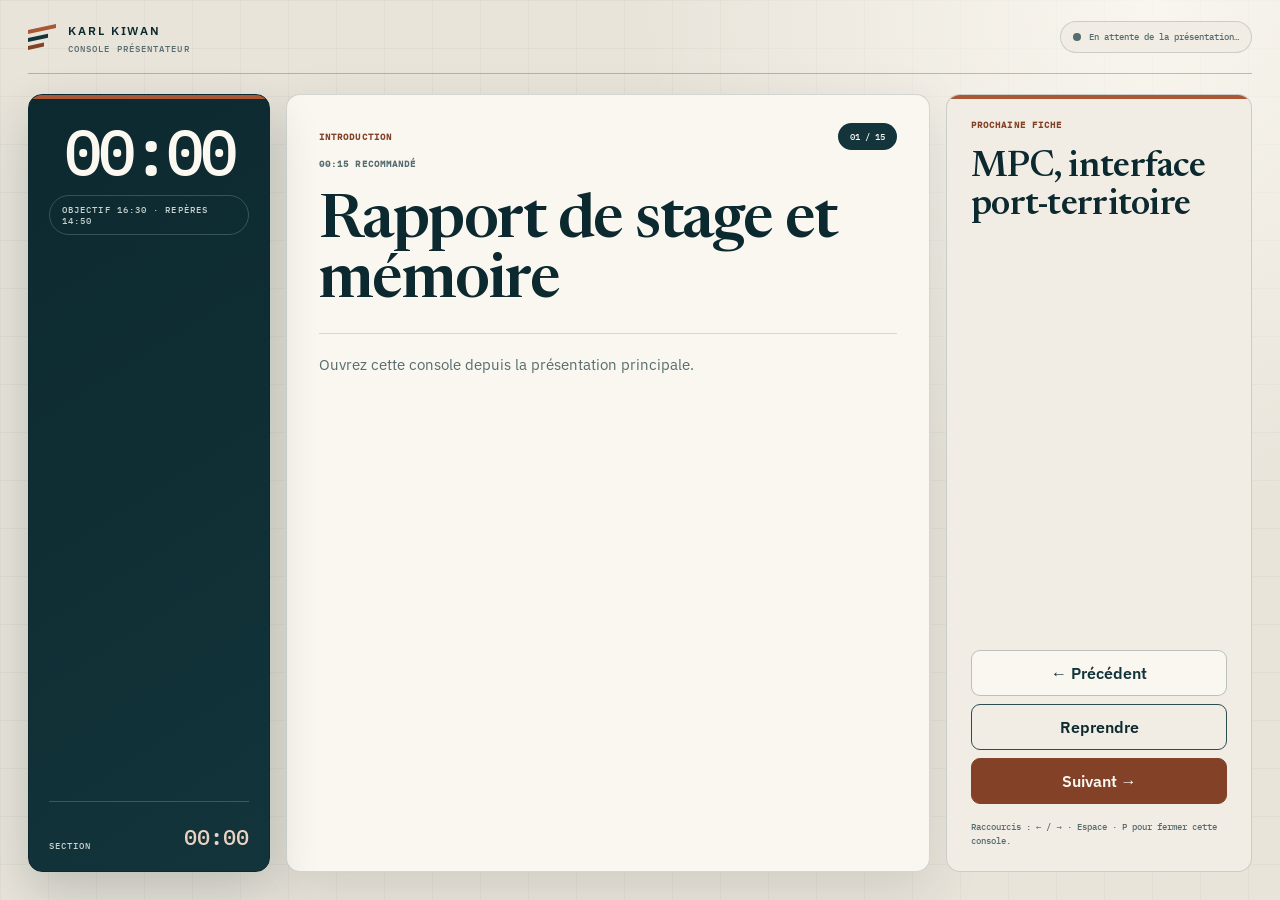
==== presenter.html @ 28b8b5f2 "Publish sanitized interactive presentation" ====
<!doctype html>
<html lang="fr">
<head>
  <meta charset="utf-8">
  <meta name="viewport" content="width=device-width,initial-scale=1">
  <meta name="theme-color" content="#e9e4da">
  <title>Console présentateur — Karl Kiwan</title>
  <link rel="stylesheet" href="presenter.css">
</head>
<body>
  <header>
    <div class="brand"><span><i></i><i></i><i></i></span><div><strong>KARL KIWAN</strong><small>CONSOLE PRÉSENTATEUR</small></div></div>
    <div class="connection" id="connection"><i></i> En attente de la présentation…</div>
  </header>

  <main>
    <section class="clock-panel">
      <div class="clock" id="mainClock">00:00</div>
      <div class="target" id="targetClock">OBJECTIF 16:30 · REPÈRES 14:50</div>
      <div class="section-clock"><span>SECTION</span><strong id="sectionClock">00:00</strong></div>
    </section>

    <section class="current-panel">
      <div class="current-meta"><span id="currentSection">INTRODUCTION</span><b id="currentCount">01 / 15</b><small id="currentDuration">00:15 recommandé</small></div>
      <h1 id="currentTitle">Rapport de stage et mémoire</h1>
      <div class="notes" id="currentNotes"><p>Ouvrez cette console depuis la présentation principale.</p></div>
      <div class="cue" id="currentCue"></div>
    </section>

    <aside class="next-panel">
      <small>PROCHAINE FICHE</small>
      <strong id="nextTitle">MPC, interface port-territoire</strong>
      <div class="controls">
        <button type="button" data-command="prev">← Précédent</button>
        <button type="button" class="timer-control" data-command="timer" id="timerControl">Reprendre</button>
        <button type="button" class="next-control" data-command="next">Suivant →</button>
      </div>
      <p>Raccourcis : ← / → · Espace · P pour fermer cette console.</p>
    </aside>
  </main>

  <script src="presenter.js"></script>
</body>
</html>
---- presenter.css ----
@font-face {
  font-family: Newsreader;
  src: url("assets/newsreader-variable.woff2") format("woff2");
  font-weight: 200 800;
  font-display: swap;
}

@font-face {
  font-family: "IBM Plex Sans";
  src: url("assets/ibm-plex-sans-400.woff2") format("woff2");
  font-weight: 400;
  font-display: swap;
}

@font-face {
  font-family: "IBM Plex Sans";
  src: url("assets/ibm-plex-sans-600.woff2") format("woff2");
  font-weight: 600;
  font-display: swap;
}

@font-face {
  font-family: "IBM Plex Mono";
  src: url("assets/ibm-plex-mono-500.woff2") format("woff2");
  font-weight: 500;
  font-display: swap;
}

:root {
  color-scheme: light;

  --font-display: Newsreader, Georgia, serif;
  --font-body: "IBM Plex Sans", sans-serif;
  --font-mono: "IBM Plex Mono", monospace;

  --color-canvas: #e9e4da;
  --color-canvas-glow: rgba(255, 253, 247, 0.72);
  --color-paper: #faf7f0;
  --color-paper-soft: #f2ede4;
  --color-paper-warm: #eee2d5;
  --color-ink: #12343a;
  --color-ink-strong: #0c292f;
  --color-ink-soft: #2b4d52;
  --color-copper: #a95734;
  --color-copper-strong: #834127;
  --color-copper-soft: #ead2c2;
  --color-text: #17363b;
  --color-text-muted: #566c70;
  --color-text-inverse: #fbf8f1;
  --color-text-inverse-muted: #c8d2d0;
  --color-border: rgba(18, 52, 58, 0.17);
  --color-border-strong: rgba(18, 52, 58, 0.28);
  --color-border-inverse: rgba(250, 247, 240, 0.19);
  --color-live: #527663;
  --color-live-soft: rgba(82, 118, 99, 0.13);
  --color-warning: #a76b25;
  --color-warning-on-dark: #e7bc76;
  --color-danger: #9a4337;
  --color-danger-on-dark: #ef8a78;
  --color-focus: rgba(169, 87, 52, 0.31);
  --color-grid: rgba(18, 52, 58, 0.035);
  --color-transparent: transparent;

  --surface-clock: linear-gradient(148deg, var(--color-ink-strong), var(--color-ink));
  --surface-canvas: radial-gradient(circle at 90% 0%, var(--color-canvas-glow), var(--color-transparent) 35%);
  --surface-cue: linear-gradient(90deg, var(--color-copper-soft), var(--color-paper-warm));

  --shadow-panel: 0 18px 54px rgba(27, 42, 42, 0.12);
  --shadow-clock: 0 20px 50px rgba(12, 41, 47, 0.2);
  --shadow-control: 0 8px 20px rgba(18, 52, 58, 0.12);

  --space-0: 0;
  --space-1: 4px;
  --space-2: 8px;
  --space-3: 12px;
  --space-4: 16px;
  --space-5: 20px;
  --space-6: 24px;
  --space-7: 28px;
  --space-8: 32px;
  --space-9: 40px;

  --radius-small: 6px;
  --radius-control: 9px;
  --radius-panel: 14px;
  --radius-pill: 999px;

  --border-thin: 1px;
  --focus-width: 3px;
  --control-min-height: 46px;
  --header-height: 74px;
  --clock-column: 242px;
  --next-column: 306px;
  --grid-size: 48px;

  --text-xs: 9px;
  --text-sm: 12px;
  --text-body: 15px;
  --text-body-compact: 14px;
  --text-clock: clamp(50px, 5.1vw, 64px);
  --text-title: clamp(42px, 4.8vw, 66px);
  --text-next: clamp(28px, 3vw, 36px);

  --tracking-label: 0.12em;
  --tracking-brand: 0.16em;
  --leading-tight: 0.98;
  --leading-body: 1.5;

  --duration-fast: 150ms;
  --duration-state: 220ms;
  --ease-standard: cubic-bezier(0.2, 0.7, 0.2, 1);
}

* {
  box-sizing: border-box;
}

html,
body {
  margin: var(--space-0);
  min-height: 100%;
}

html {
  background: var(--color-canvas);
}

body {
  height: 100vh;
  overflow: hidden;
  padding: var(--space-0) var(--space-7) var(--space-7);
  background-color: var(--color-canvas);
  background-image:
    var(--surface-canvas),
    linear-gradient(var(--color-grid) var(--border-thin), var(--color-transparent) var(--border-thin)),
    linear-gradient(90deg, var(--color-grid) var(--border-thin), var(--color-transparent) var(--border-thin));
  background-size: auto, var(--grid-size) var(--grid-size), var(--grid-size) var(--grid-size);
  color: var(--color-text);
  font-family: var(--font-body);
  -webkit-font-smoothing: antialiased;
  text-rendering: optimizeLegibility;
}

button {
  font: inherit;
}

button:focus-visible {
  outline: var(--focus-width) solid var(--color-copper);
  outline-offset: var(--space-1);
  box-shadow: 0 0 0 var(--space-1) var(--color-focus);
}

body > header {
  height: var(--header-height);
  display: flex;
  align-items: center;
  justify-content: space-between;
  gap: var(--space-5);
  border-bottom: var(--border-thin) solid var(--color-border-strong);
}

.brand {
  display: flex;
  align-items: center;
  gap: var(--space-3);
  color: var(--color-ink-strong);
}

.brand > span {
  width: var(--space-7);
  display: grid;
  gap: var(--space-1);
  transform: skewY(-12deg);
}

.brand i {
  height: var(--space-1);
  background: var(--color-copper);
}

.brand i:nth-child(2) {
  width: var(--space-5);
  background: var(--color-ink);
}

.brand i:nth-child(3) {
  width: var(--space-4);
  background: var(--color-copper-strong);
}

.brand strong {
  font-size: var(--text-sm);
  letter-spacing: var(--tracking-brand);
}

.brand small {
  display: block;
  margin-top: var(--space-1);
  color: var(--color-text-muted);
  font: 500 var(--text-xs) var(--font-mono);
  letter-spacing: var(--tracking-label);
}

.connection {
  min-height: var(--space-8);
  display: inline-flex;
  align-items: center;
  padding: var(--space-2) var(--space-3);
  border: var(--border-thin) solid var(--color-border);
  border-radius: var(--radius-pill);
  background: var(--color-paper-soft);
  color: var(--color-text-muted);
  font: 500 var(--text-xs) var(--font-mono);
  white-space: nowrap;
}

.connection i {
  width: var(--space-2);
  height: var(--space-2);
  margin-right: var(--space-2);
  border-radius: var(--radius-pill);
  background: var(--color-text-muted);
}

.connection.is-live {
  border-color: var(--color-live);
  background: var(--color-live-soft);
  color: var(--color-ink);
}

.connection.is-live i {
  background: var(--color-live);
  box-shadow: 0 0 0 var(--space-1) var(--color-live-soft);
}

main {
  height: calc(100vh - var(--header-height) - var(--space-7));
  min-height: var(--space-0);
  display: grid;
  grid-template-columns: minmax(210px, var(--clock-column)) minmax(0, 1fr) minmax(270px, var(--next-column));
  gap: var(--space-4);
  padding-top: var(--space-5);
}

main > section,
main > aside {
  min-width: var(--space-0);
  min-height: var(--space-0);
  border: var(--border-thin) solid var(--color-border);
  border-radius: var(--radius-panel);
  overflow: hidden;
}

.clock-panel {
  position: relative;
  display: flex;
  flex-direction: column;
  align-items: center;
  padding: var(--space-6) var(--space-5) var(--space-5);
  border-color: var(--color-ink-strong);
  background: var(--surface-clock);
  color: var(--color-text-inverse);
  box-shadow: var(--shadow-clock);
}

.clock-panel::before {
  content: "";
  position: absolute;
  inset: var(--space-0) var(--space-0) auto;
  height: var(--space-1);
  background: var(--color-copper);
}

.clock {
  color: var(--color-text-inverse);
  font: 500 var(--text-clock) var(--font-mono);
  font-variant-numeric: tabular-nums;
  letter-spacing: -0.065em;
  line-height: 1;
}

.target {
  margin-top: var(--space-3);
  padding: var(--space-2) var(--space-3);
  border: var(--border-thin) solid var(--color-border-inverse);
  border-radius: var(--radius-pill);
  color: var(--color-text-inverse-muted);
  font: 500 var(--text-xs) var(--font-mono);
  letter-spacing: var(--tracking-label);
}

.section-clock {
  width: 100%;
  margin-top: auto;
  padding-top: var(--space-5);
  border-top: var(--border-thin) solid var(--color-border-inverse);
  display: flex;
  align-items: flex-end;
  justify-content: space-between;
  gap: var(--space-3);
}

.section-clock span {
  color: var(--color-text-inverse-muted);
  font: 500 var(--text-xs) var(--font-mono);
  letter-spacing: var(--tracking-label);
}

.section-clock strong {
  color: var(--color-copper-soft);
  font: 500 22px var(--font-mono);
  font-variant-numeric: tabular-nums;
}

.clock-panel.is-warning {
  box-shadow: inset 0 var(--space-1) var(--color-warning), var(--shadow-clock);
}

.clock-panel.is-warning::before {
  background: var(--color-warning);
}

.clock-panel.is-warning .clock {
  color: var(--color-warning-on-dark);
}

.clock-panel.is-over {
  box-shadow: inset 0 var(--space-1) var(--color-danger), var(--shadow-clock);
}

.clock-panel.is-over::before {
  background: var(--color-danger);
}

.clock-panel.is-over .clock {
  color: var(--color-danger-on-dark);
}

.current-panel {
  display: flex;
  flex-direction: column;
  padding: var(--space-7) var(--space-8) var(--space-6);
  background: var(--color-paper);
  color: var(--color-text);
  box-shadow: var(--shadow-panel);
}

.current-meta {
  display: grid;
  grid-template-columns: minmax(0, 1fr) auto;
  gap: var(--space-2) var(--space-3);
  align-items: center;
}

.current-meta span,
.current-meta small {
  color: var(--color-text-muted);
  font: 600 var(--text-xs) var(--font-mono);
  letter-spacing: var(--tracking-label);
  text-transform: uppercase;
}

.current-meta span {
  color: var(--color-copper-strong);
}

.current-meta b {
  padding: var(--space-2) var(--space-3);
  border-radius: var(--radius-pill);
  background: var(--color-ink);
  color: var(--color-text-inverse);
  font: 500 var(--text-xs) var(--font-mono);
  font-variant-numeric: tabular-nums;
}

.current-meta small {
  grid-column: 1 / -1;
}

.current-panel h1 {
  margin: var(--space-6) var(--space-0) var(--space-5);
  color: var(--color-ink-strong);
  font: 570 var(--text-title) / var(--leading-tight) var(--font-display);
  letter-spacing: -0.025em;
}

.notes {
  min-height: var(--space-0);
  flex: 1;
  overflow: auto;
  padding: var(--space-5) var(--space-3) var(--space-2) var(--space-0);
  border-top: var(--border-thin) solid var(--color-border);
  scrollbar-color: var(--color-copper) var(--color-paper-soft);
  scrollbar-width: thin;
}

.notes p,
.notes li {
  font-size: var(--text-body);
  line-height: var(--leading-body);
}

.notes p {
  margin: var(--space-0);
  color: var(--color-text-muted);
}

.notes ul {
  margin: var(--space-0);
  padding-left: var(--space-6);
}

.notes li {
  margin-bottom: var(--space-3);
  padding-left: var(--space-1);
}

.notes li::marker {
  color: var(--color-copper);
}

.cue {
  margin-top: var(--space-4);
  padding: var(--space-3) var(--space-4);
  border-left: var(--space-1) solid var(--color-copper);
  border-radius: var(--radius-small);
  background: var(--surface-cue);
  color: var(--color-ink-strong);
  font-size: var(--text-sm);
  line-height: var(--leading-body);
}

.cue strong {
  color: var(--color-copper-strong);
}

.cue:empty {
  display: none;
}

.next-panel {
  position: relative;
  display: flex;
  flex-direction: column;
  padding: var(--space-6);
  background: var(--color-paper-soft);
  color: var(--color-text);
}

.next-panel::after {
  content: "";
  position: absolute;
  inset: var(--space-0) var(--space-0) auto;
  height: var(--space-1);
  background: var(--color-copper);
}

.next-panel > small {
  color: var(--color-copper-strong);
  font: 600 var(--text-xs) var(--font-mono);
  letter-spacing: var(--tracking-label);
}

.next-panel > strong {
  margin: var(--space-5) var(--space-0);
  color: var(--color-ink-strong);
  font: 570 var(--text-next) / 1.05 var(--font-display);
  letter-spacing: -0.02em;
}

.controls {
  display: grid;
  gap: var(--space-2);
  margin-top: auto;
}

.controls button {
  min-height: var(--control-min-height);
  border: var(--border-thin) solid var(--color-border-strong);
  border-radius: var(--radius-control);
  background: var(--color-paper);
  color: var(--color-ink);
  cursor: pointer;
  font-weight: 600;
  transition:
    transform var(--duration-fast) var(--ease-standard),
    border-color var(--duration-state) var(--ease-standard),
    background var(--duration-state) var(--ease-standard),
    box-shadow var(--duration-state) var(--ease-standard);
}

.controls button:hover {
  transform: translateY(-1px);
  border-color: var(--color-copper);
  box-shadow: var(--shadow-control);
}

.controls button:active {
  transform: translateY(0);
  box-shadow: none;
}

.controls .timer-control {
  border-color: var(--color-ink-soft);
  background: var(--color-transparent);
  color: var(--color-ink-strong);
}

.controls .next-control {
  border-color: var(--color-copper-strong);
  background: var(--color-copper-strong);
  color: var(--color-text-inverse);
}

.controls .next-control:hover {
  background: var(--color-copper);
}

.next-panel p {
  margin: var(--space-4) var(--space-0) var(--space-0);
  color: var(--color-text-muted);
  font: 500 var(--text-xs) / var(--leading-body) var(--font-mono);
}

@media (max-width: 1000px) {
  :root {
    --clock-column: 200px;
    --next-column: 254px;
    --text-clock: clamp(44px, 5vw, 54px);
    --text-title: clamp(36px, 4.6vw, 52px);
    --text-next: clamp(24px, 2.8vw, 30px);
  }

  body {
    padding-right: var(--space-5);
    padding-bottom: var(--space-5);
    padding-left: var(--space-5);
  }

  main {
    height: calc(100vh - var(--header-height) - var(--space-5));
    grid-template-columns: minmax(180px, var(--clock-column)) minmax(0, 1fr) minmax(230px, var(--next-column));
    gap: var(--space-3);
  }

  .clock-panel,
  .next-panel {
    padding-right: var(--space-4);
    padding-left: var(--space-4);
  }

  .current-panel {
    padding-right: var(--space-6);
    padding-left: var(--space-6);
  }

  .notes p,
  .notes li {
    font-size: var(--text-body-compact);
  }
}

@media (max-width: 760px) {
  body {
    height: auto;
    min-height: 100vh;
    overflow: auto;
    padding: var(--space-0) var(--space-4) var(--space-5);
  }

  body > header {
    height: auto;
    min-height: var(--header-height);
    padding: var(--space-3) var(--space-0);
    flex-wrap: wrap;
  }

  main {
    height: auto;
    grid-template-columns: 1fr;
    padding-top: var(--space-4);
  }

  .clock-panel {
    min-height: 210px;
  }

  .current-panel {
    min-height: 520px;
  }

  .next-panel {
    min-height: 290px;
  }
}

@media (max-height: 680px) and (min-width: 761px) {
  :root {
    --text-title: clamp(34px, 4.3vw, 50px);
    --text-body: 14px;
  }

  main {
    gap: var(--space-3);
    padding-top: var(--space-3);
  }

  .clock-panel,
  .next-panel {
    padding-top: var(--space-5);
    padding-bottom: var(--space-4);
  }

  .current-panel {
    padding-top: var(--space-5);
    padding-bottom: var(--space-4);
  }

  .current-panel h1 {
    margin-top: var(--space-4);
    margin-bottom: var(--space-4);
  }

  .notes {
    padding-top: var(--space-4);
  }

  .notes li {
    margin-bottom: var(--space-2);
  }

  .cue {
    margin-top: var(--space-2);
    padding-top: var(--space-2);
    padding-bottom: var(--space-2);
  }
}

@media (prefers-reduced-motion: reduce) {
  .controls button {
    transition: none;
  }
}
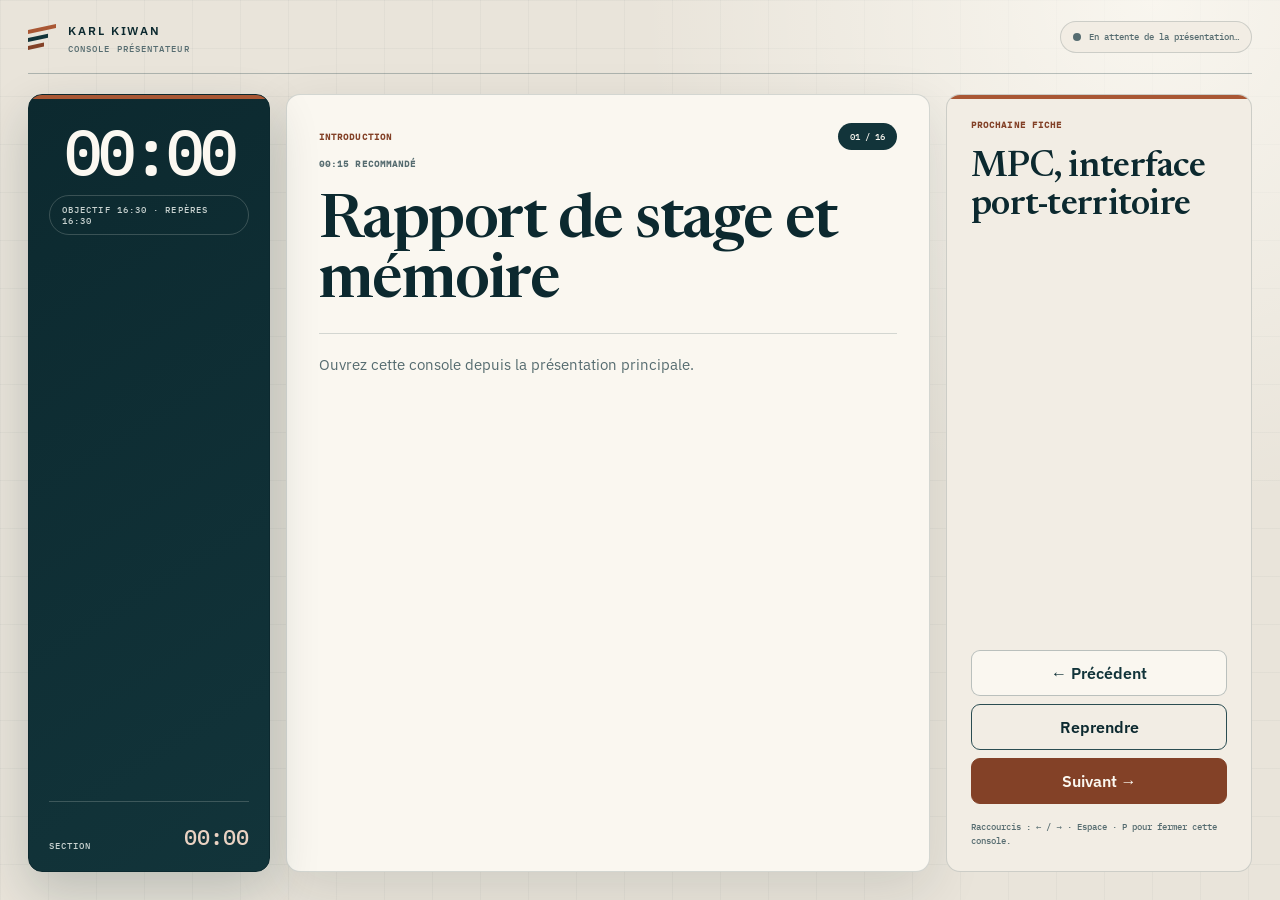
==== commit 20b6d9ab: "Séparer clairement les trois missions" ====
--- a/presenter.html
+++ b/presenter.html
@@ -16,12 +16,12 @@
   <main>
     <section class="clock-panel">
       <div class="clock" id="mainClock">00:00</div>
-      <div class="target" id="targetClock">OBJECTIF 16:30 · REPÈRES 14:50</div>
+      <div class="target" id="targetClock">OBJECTIF 16:30 · REPÈRES 16:30</div>
       <div class="section-clock"><span>SECTION</span><strong id="sectionClock">00:00</strong></div>
     </section>
 
     <section class="current-panel">
-      <div class="current-meta"><span id="currentSection">INTRODUCTION</span><b id="currentCount">01 / 15</b><small id="currentDuration">00:15 recommandé</small></div>
+      <div class="current-meta"><span id="currentSection">INTRODUCTION</span><b id="currentCount">01 / 16</b><small id="currentDuration">00:15 recommandé</small></div>
       <h1 id="currentTitle">Rapport de stage et mémoire</h1>
       <div class="notes" id="currentNotes"><p>Ouvrez cette console depuis la présentation principale.</p></div>
       <div class="cue" id="currentCue"></div>
